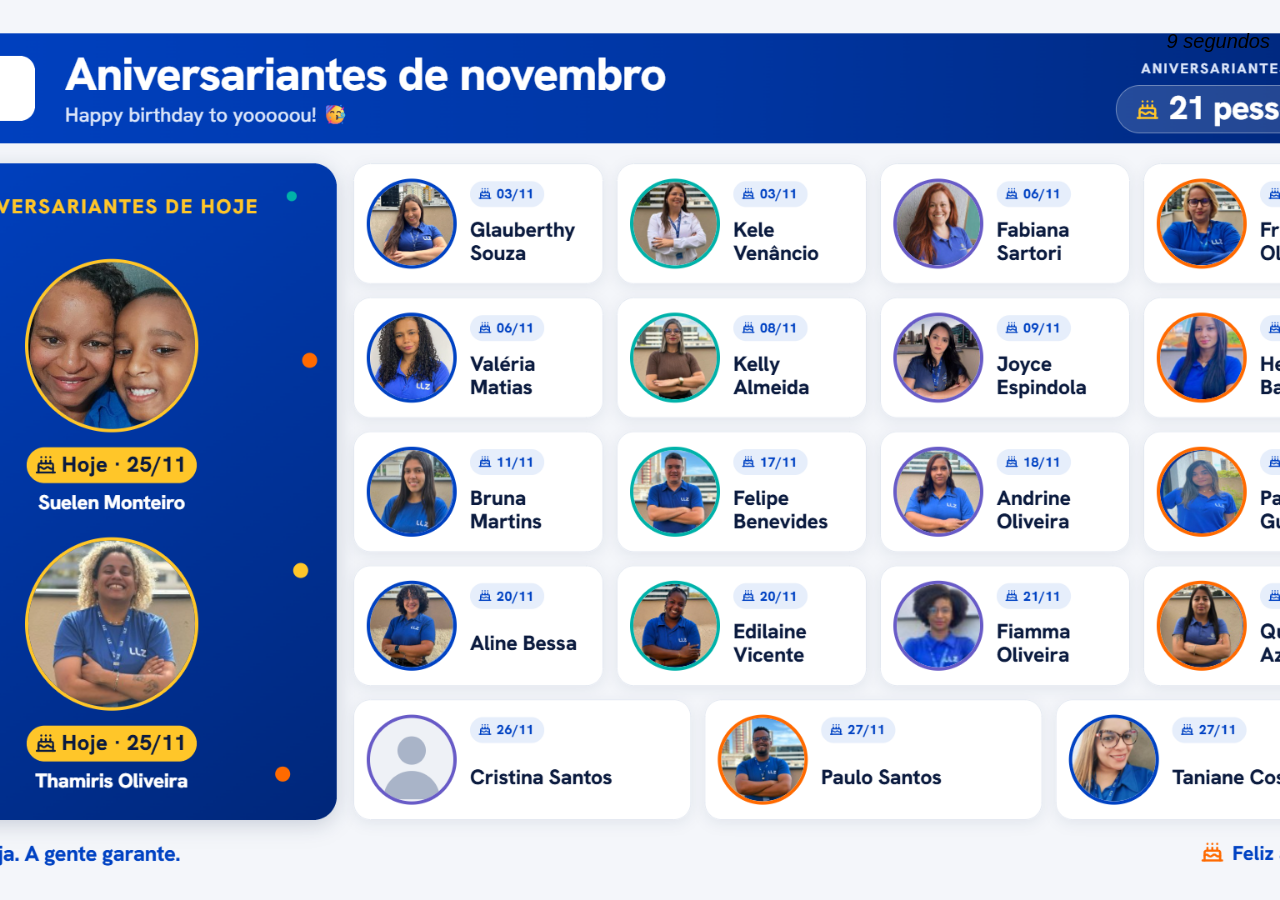
==== index.html @ 28fe531f "Change countdown timer duration from 15 to 10 seconds" ====
<!DOCTYPE html>
<html lang="pt-BR">
<head>
    <meta charset="UTF-8" />
    <meta name="viewport" content="width=device-width, initial-scale=1" />
    <title>Galeria de Imagens</title>
    <style>
        body {
            margin: 0;
            padding: 0;
            display: flex;
            justify-content: center;
            align-items: center;
            height: 100vh;
            background-color: #f0f0f0;
            overflow: hidden;
        }
        .gallery {
            width: 100vw;
            height: 100vh;
            display: flex;
            justify-content: center;
            align-items: center;
            overflow: hidden;
            position: relative;
        }
        img {
            width: 100%;
            height: 100%;
            object-fit: cover;
            display: none;
            transition: opacity 1s ease-in-out;
        }
        img.active {
            display: block;
        }
        .contador {
            font-size: 20px;
            font-family: "calibri light", sans-serif;
            font-style: italic;
            position: absolute;
            top: 10px;
            right: 10px;
            color: black;
            user-select: none;
        }
    </style>
</head>
<body>
    <div class="gallery" id="gallery"></div>
    <p class="contador" id="tempo-restante"></p>

    <script>
        const galleryElemento = document.getElementById('gallery');
        const contadorElemento = document.getElementById('tempo-restante');

        // Lista de imagens com nomes sem acento e minúsculos para evitar problemas
        const imagens = [
            "aniversariantes-cobranca-2026-11-25.png",
            "arte_13_LLZ_v9.png",
            "campanha-flash-23-11-a-27-11.png",
            "campanha_ semana.png",
            "codigo.png",
            "copilot.png",
            "destaques da cobranca.png",
            "quita+ 25-11.png",
            "semana-premiada.png",
            
           
            











            
            
        
        
            
        ];

        let indiceAtual = 0;
        let segundosRestantes = 10;

        function obterHoraBrasilia() {
            const options = { timeZone: 'America/Sao_Paulo', hour: '2-digit', minute: '2-digit', second: '2-digit' };
            const formatter = new Intl.DateTimeFormat('pt-BR', options);
            const horarioBrasilia = new Date();
            return formatter.format(horarioBrasilia);
        }

        // Carrega as imagens no container, com cache busting para garantir atualização
        function carregarImagens() {
            return new Promise((resolve) => {
                imagens.forEach((src, index) => {
                    const imgElement = document.createElement('img');
                    imgElement.src = src + '?v=' + Date.now();

                    if (index === 0) {
                        imgElement.classList.add('active');
                    }
                    galleryElemento.appendChild(imgElement);

                    // Log para cada imagem carregada
                    imgElement.onload = () => console.log(`Imagem carregada: ${src}`);
                    imgElement.onerror = () => console.error(`Erro ao carregar imagem: ${src}`);
                });
                resolve();
            });
        }

        // Atualiza a imagem visível e o contador de segundos
        function atualizarImagem() {
            const todasImagens = galleryElemento.getElementsByTagName('img');
            Array.from(todasImagens).forEach((img, index) => {
                img.classList.remove('active');
                if (index === indiceAtual) {
                    img.classList.add('active');
                }
            });
            contadorElemento.textContent = `${segundosRestantes} segundos`;
        }

        // Função principal que inicia a galeria
        function iniciarGaleria() {
            console.log("Iniciando galeria com " + imagens.length + " imagens.");

            carregarImagens().then(() => {
                atualizarImagem();

                // Intervalo para atualizar contador e trocar imagem a cada 15 segundos
                setInterval(() => {
                    segundosRestantes--;

                    if (segundosRestantes <= 0) {
                        indiceAtual = (indiceAtual + 1) % imagens.length;
                        segundosRestantes = 15;
                        atualizarImagem();
                    } else {
                        contadorElemento.textContent = `${segundosRestantes} segundos`;
                    }
                }, 1000);

                // Intervalo para reiniciar galeria a cada 14 minutos em ponto (minuto % 14 === 0 e segundo === 0)
                setInterval(() => {
                    const horaBrasilia = obterHoraBrasilia();
                    const [hora, minuto, segundo] = horaBrasilia.split(':').map(Number);

                    if (minuto % 14 === 0 && segundo === 0) {
                        indiceAtual = 0;
                        segundosRestantes = 15;
                        atualizarImagem();
                        console.log('Galeria reiniciada automaticamente no minuto múltiplo de 14');
                    }
                }, 1000);
            });
        }

        iniciarGaleria();
    </script>
</body>
</html>
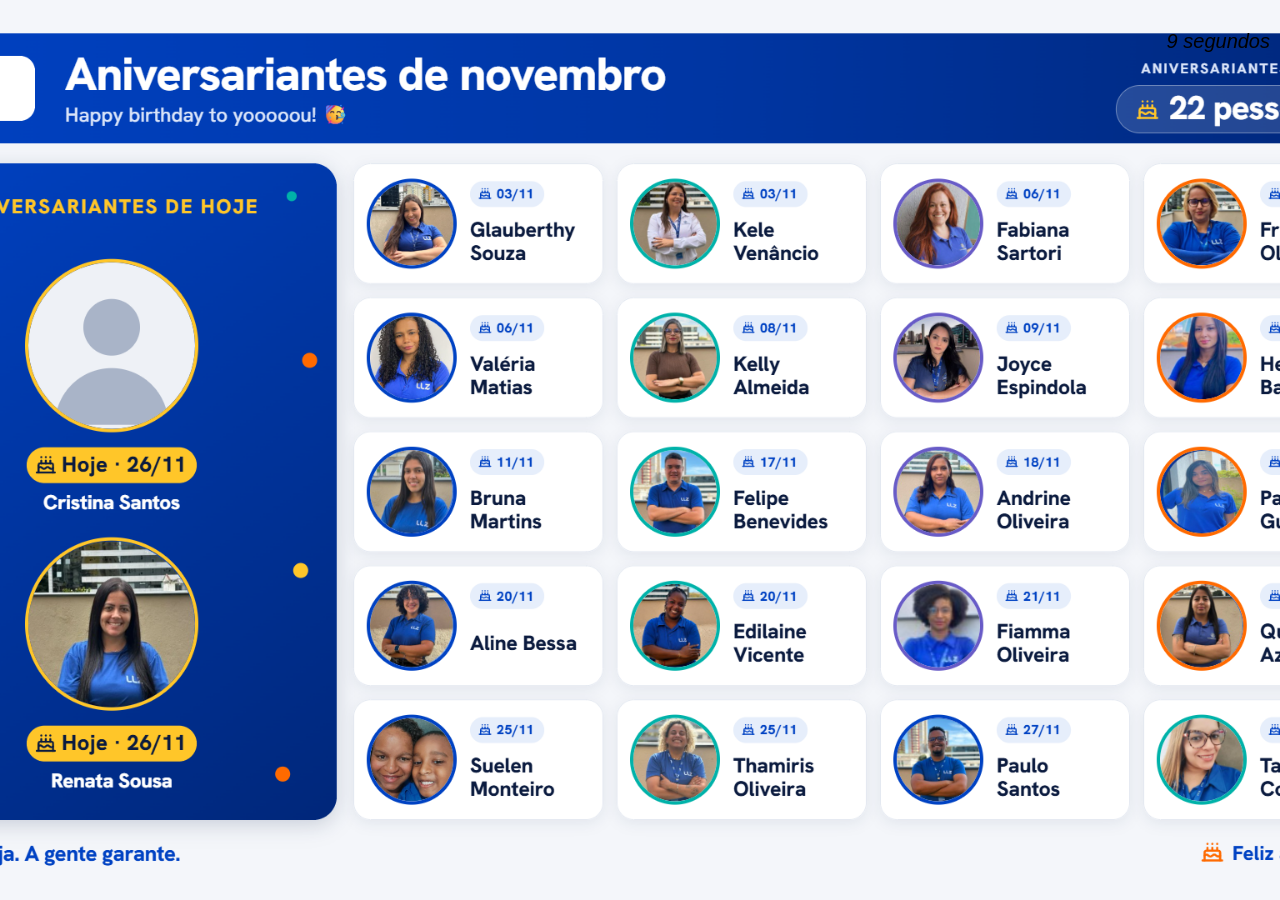
==== commit 9e7e6236: "Update index.html" ====
--- a/index.html
+++ b/index.html
@@ -56,7 +56,7 @@
 
         // Lista de imagens com nomes sem acento e minúsculos para evitar problemas
         const imagens = [
-            "aniversariantes-cobranca-2026-11-25.png",
+            "aniversariantes-cobranca-2026-11-26 (1).png",
             "arte_13_LLZ_v9.png",
             "campanha-flash-23-11-a-27-11.png",
             "campanha_ semana.png",
@@ -64,7 +64,6 @@
             "copilot.png",
             "destaques da cobranca.png",
             "quita+ 25-11.png",
-            "semana-premiada.png",
             
            
             
@@ -141,23 +140,23 @@
 
                     if (segundosRestantes <= 0) {
                         indiceAtual = (indiceAtual + 1) % imagens.length;
-                        segundosRestantes = 15;
+                        segundosRestantes = 10;
                         atualizarImagem();
                     } else {
                         contadorElemento.textContent = `${segundosRestantes} segundos`;
                     }
                 }, 1000);
 
-                // Intervalo para reiniciar galeria a cada 14 minutos em ponto (minuto % 14 === 0 e segundo === 0)
+                // Intervalo para reiniciar galeria a cada 10 minutos em ponto (minuto % 10 === 0 e segundo === 0)
                 setInterval(() => {
                     const horaBrasilia = obterHoraBrasilia();
                     const [hora, minuto, segundo] = horaBrasilia.split(':').map(Number);
 
-                    if (minuto % 14 === 0 && segundo === 0) {
+                    if (minuto % 10 === 0 && segundo === 0) {
                         indiceAtual = 0;
-                        segundosRestantes = 15;
+                        segundosRestantes = 10;
                         atualizarImagem();
-                        console.log('Galeria reiniciada automaticamente no minuto múltiplo de 14');
+                        console.log('Galeria reiniciada automaticamente no minuto múltiplo de 10');
                     }
                 }, 1000);
             });
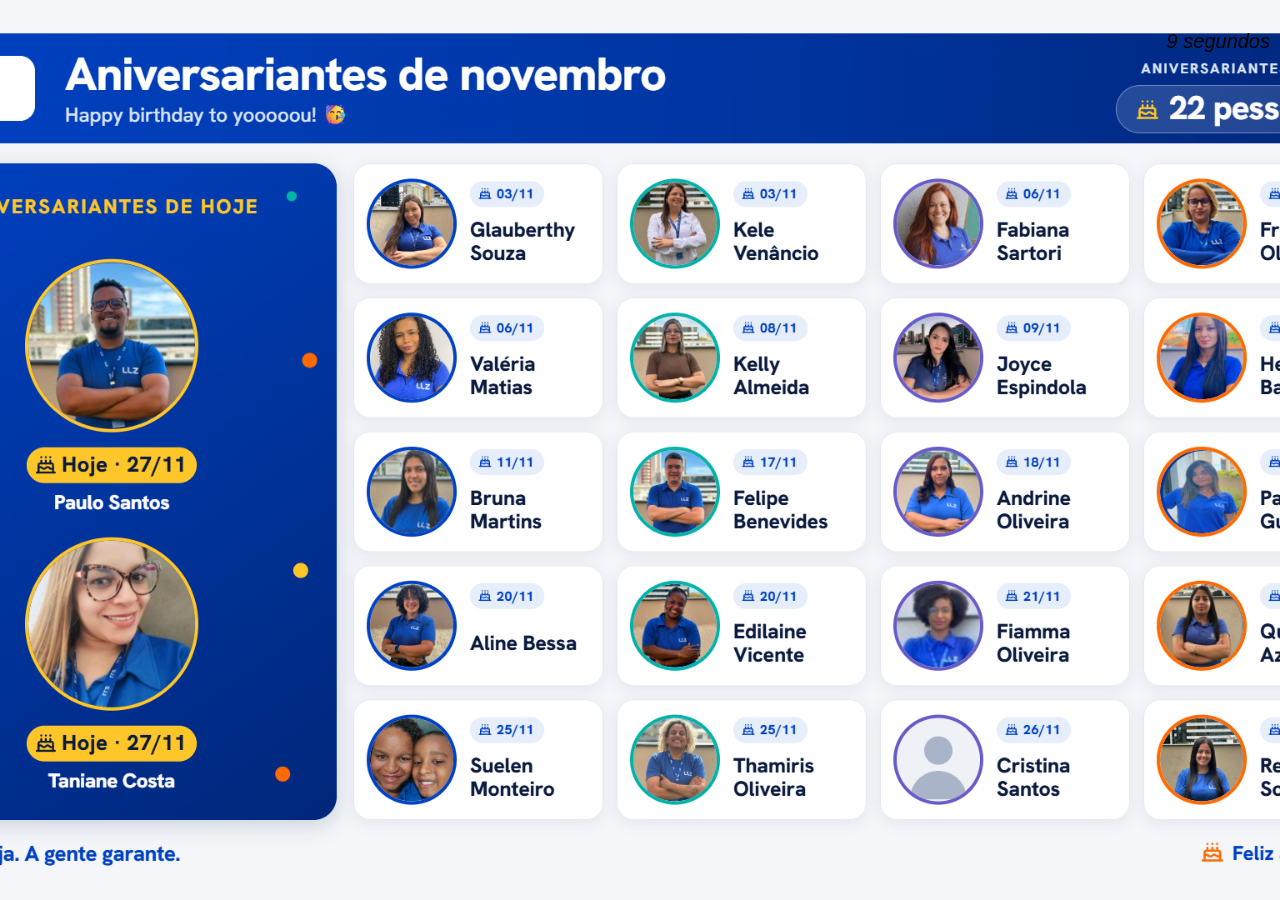
==== commit cb4e6004: "Update index.html" ====
--- a/index.html
+++ b/index.html
@@ -56,14 +56,14 @@
 
         // Lista de imagens com nomes sem acento e minúsculos para evitar problemas
         const imagens = [
-            "aniversariantes-cobranca-2026-11-26 (1).png",
+            "aniversariantes-cobranca-2026-11-27.png",
             "arte_13_LLZ_v9.png",
-            "campanha-flash-23-11-a-27-11.png",
             "campanha_ semana.png",
+            "Campanha Flash - parcial 27-11.png",
             "codigo.png",
             "copilot.png",
             "destaques da cobranca.png",
-            "quita+ 25-11.png",
+            "TV 16 9 (1920×1080)@2x (10) (1).png",
             
            
             
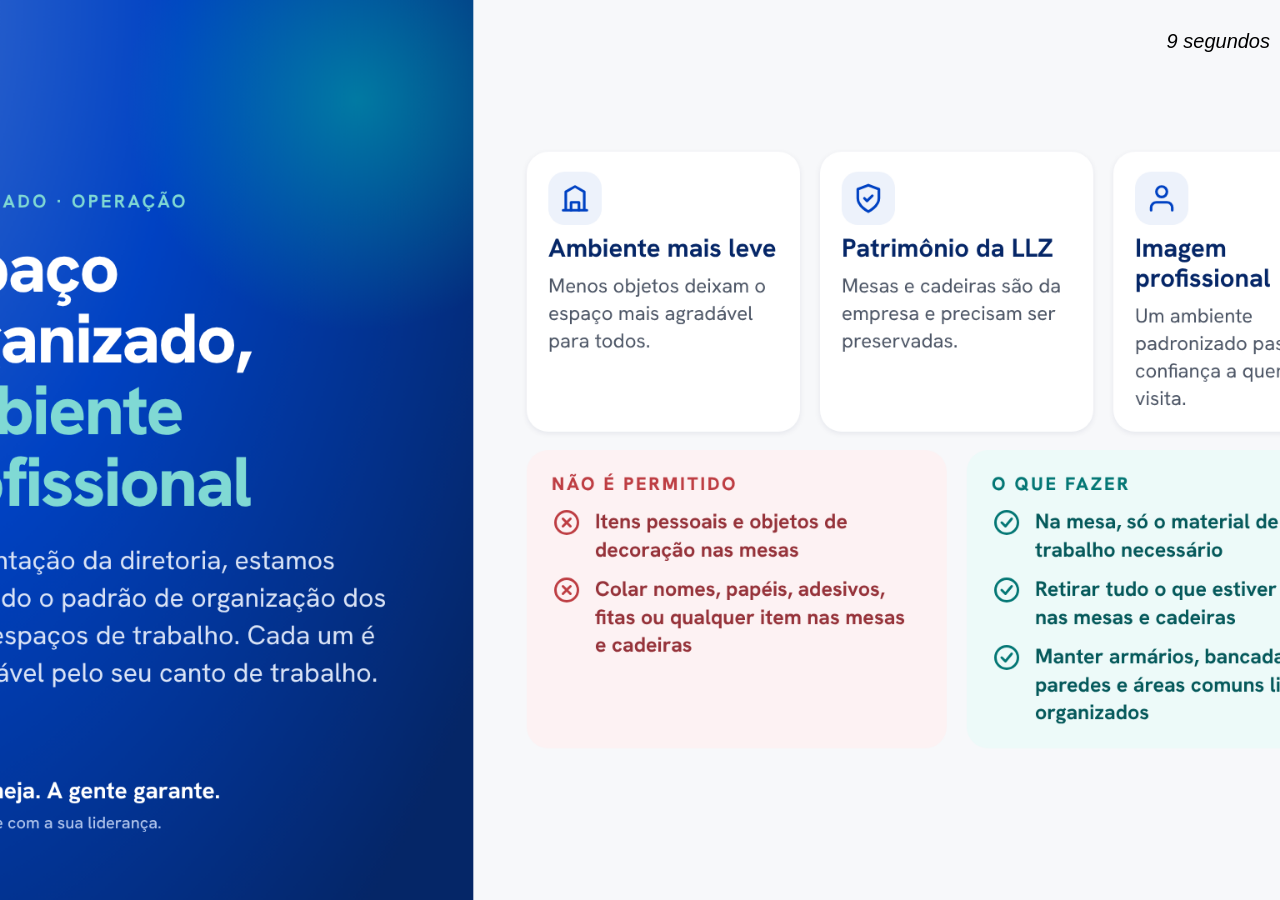
==== commit 656e46c1: "Update index.html" ====
--- a/index.html
+++ b/index.html
@@ -56,6 +56,7 @@
 
         // Lista de imagens com nomes sem acento e minúsculos para evitar problemas
         const imagens = [
+            "Comunicado TV - organização dos espaços.png",
             "aniversariantes-cobranca-2026-11-27.png",
             "arte_13_LLZ_v9.png",
             "campanha_ semana.png",
